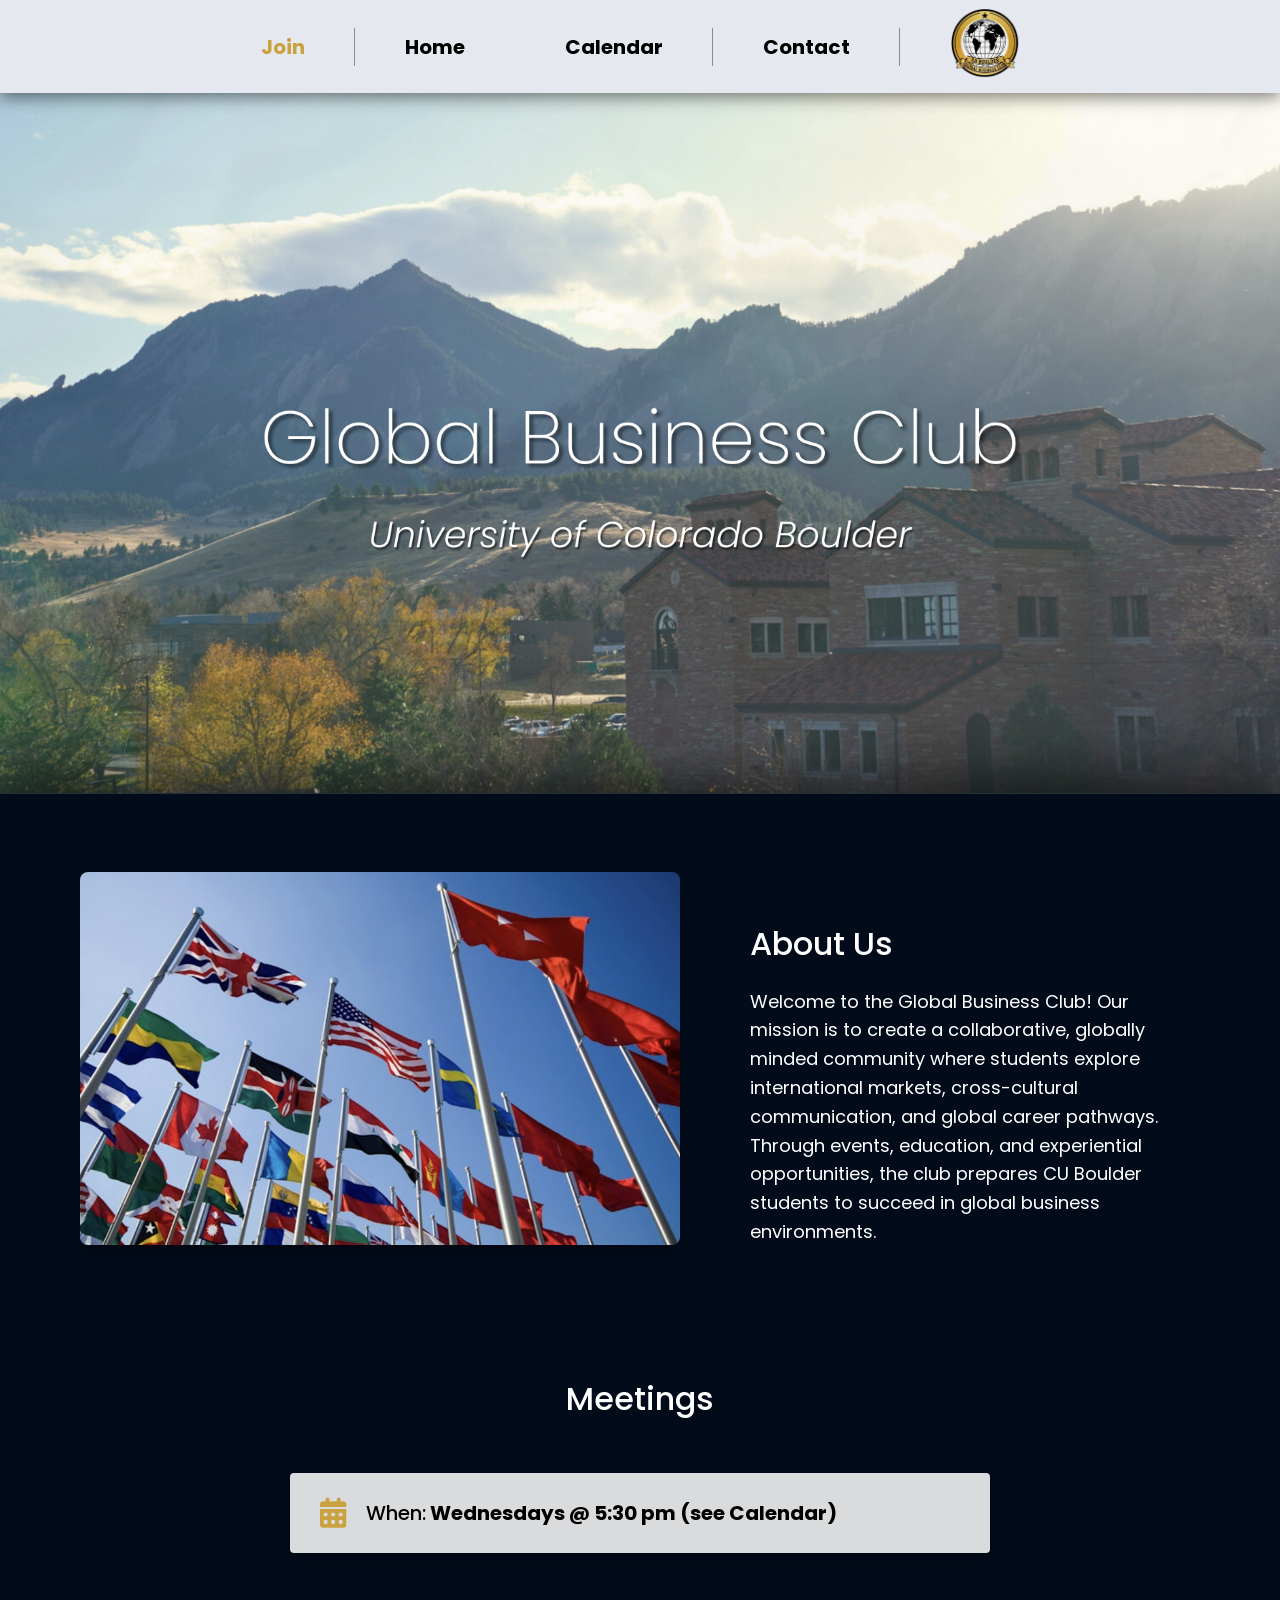
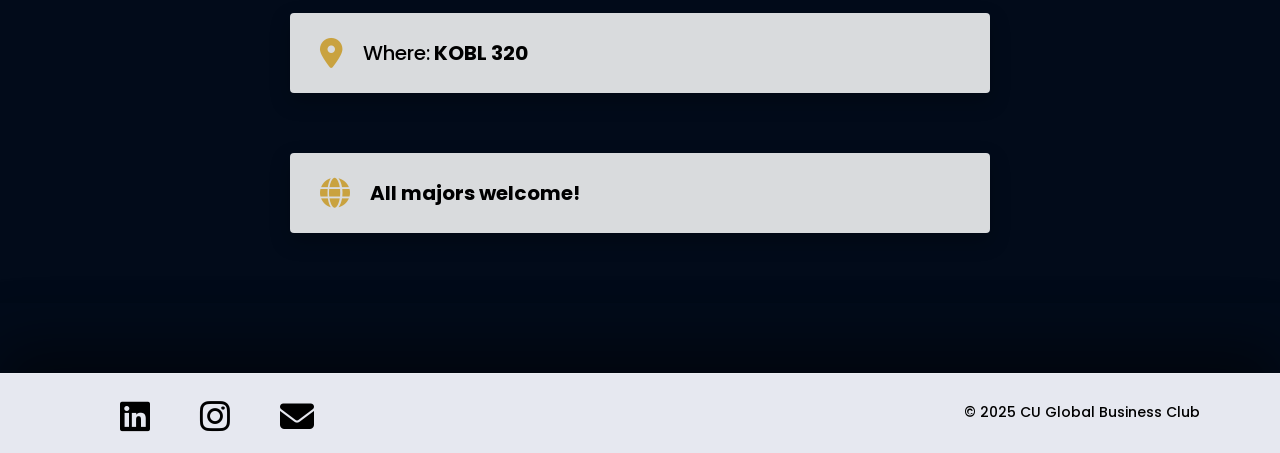
==== index.html @ a8c35239 "Update index.html" ====
<!DOCTYPE html>
<html lang="en">
<head>
  <meta charset="UTF-8" />
  <meta name="viewport" content="width=device-width, initial-scale=1.0" />
  <title>Global Business Club</title>
<!-- Google Fonts: Poppins Extra Light -->
<link href="https://fonts.googleapis.com/css2?family=Poppins:wght@200&display=swap" rel="stylesheet">

<link rel="icon" type="image/png" href="gbclogo.png">



  <style>
    body {
      margin: 0;
  font-family: 'Poppins', sans-serif;
  font-weight: 400; /* light */
background-color: #020b1a; /* navy blue so no white shows */
  padding: 0;
}

    /* NAV BAR */
   .navbar {
  background-color: #e6e8f0; /* white */
  padding: 8px 0;       /* enough padding for dropdown to clear? */
  overflow: visible;     /* IMPORTANT: allows dropdown to show outside nav */
  position: sticky;    
  top: 0; 
 z-index: 9999;
box-shadow: 0 4px 16px rgba(0, 0, 0, 0.5);
}


.navbar-items {
  list-style: none;
  margin: 0;
  padding: 0;
  display: flex;                 /* horizontal row */
  justify-content: center;       /* centers the row */
  align-items: center;           /* vertical alignment */
  gap: 100px;                     /* space between tabs + logo */
}

.navbar-items li {
  position: relative;
}

.navbar-items a {
  text-decoration: none;
  font-weight: 700;
  font-size: 20px;
  color: black;
/* Smooth hover transitions for all nav links */
  transition: opacity 0.2s ease, color 0.2s ease;
font-family: 'Poppins', sans-serif;

}

.navbar-items a.join {
  color: #c9a23f;
}

.navbar-items > li:hover > a {
  opacity: 0.65;
}

/* Vertical dividers between navbar items */
.navbar-items li:not(:last-child):not(.no-divider)::after {
  content: "";
  position: absolute;
  right: -50px;              /* half of gap (100px / 2) */
  top: 50%;
  transform: translateY(-50%);
  height: 38px;
  width: 1px;
  background-color: rgba(0, 0, 0, 0.4);
}


/* Dropdown menus */
.dropdown {
  display: none;
  position: absolute;
  top: 100%;
  left: 50%;
transform: translateX(-50%);
  background-color: #e6e8f0;
  min-width: 120px;
  box-shadow: 0 4px 8px rgba(0,0,0,0.1);
z-index: 10000;
pointer-events: auto;
}

.dropdown a {
  display: block;
  padding: 10px;
  font-size: 13px;
  color: black;
width: 100%;
box-sizing: border-box;
text-align: center;
  transition: color 0.2s ease, background-color 0.2s ease;
font-family: 'Poppins', sans-serif;
}

.dropdown a:hover {
color: #000000;       
background-color: #f5f7fa;
}

.navbar-items li:hover .dropdown {
  display: block;
}

/* Logo */
.navbar-items li.logo img {
  max-width: 70px;
  height: auto;
}

    /* HERO SECTION */
    .hero {
      position: relative;
      background-image: url('herogbc.png'); /* replace with your image */
      background-size: cover;
      background-position: center;
      display: flex;
min-height: 700px;
width: 100%
      align-items: center;
      justify-content: center;
margin: 0;
  padding: 0;
    }

    /* ABOUT US SECTION */
    .about-section {
  background-color: #020b1a; /* dark navy */
  padding: 60px 80px;
display: flex;
justify-content: center; 
  align-items: flex-start;
position: relative;
  z-index: 2;
overflow: visible;
 margin: 0;
  box-shadow: 0 -18px 40px rgba(0, 0, 0, 0.5);
}


    .about-text h2 {
      font-size: 32px;
color: white;
      margin-bottom: 20px;
font-family: 'Poppins', sans-serif;
  font-weight: 500;
padding-top: 40px;
padding-left: 30px;

    }

    .about-text p {
      font-size: 18px;
      line-height: 1.6;
color: white;
font-family: 'Poppins', sans-serif;
  font-weight: 400
max-width: 400px;
flex: 1;
padding-left: 30px;

    }
.about-container {
  display: flex;
  align-items: center;
  gap: 40px;
  max-width: 1800px;
  margin: auto;
}

.about-image {
  flex: 3;        /* image dominates */
min-width: 600px;
}

.about-image img {
  width: 100%;
  height: auto;
  max-width: none;
  display: block;
border-radius: 8px; 
box-shadow: 0 8px 20px rgba(0,0,0,0.3);
 transition: transform 0.4s ease; 
}

.about-image img:hover {
  transform: scale(1.05); 
}

.about-section::before {
  content: "";
  position: absolute;
  top: 0;
  left: 0;
  width: 100%;
  height: 1px;
  background: rgba(255, 255, 255, 0.15);
}


.meetings-section {
  background-color: #020b1a; /* dark navy */
  padding-right: 80px;
padding-left: 80px;
position: relative;
  z-index: 1;
overflow: hidden;
 margin-bottom: 40px;
}

.meetings-section::after {
  content: "";
  position: absolute;
  bottom: 0;
  left: 0;
  width: 100%;
  height: 30px;
  box-shadow: 0 10px 30px rgba(0,0,0,0.35);
  pointer-events: none;
}

.meetings-title {
  color: white;
  font-size: 32px;
  font-weight: 500;
  text-align: center;
  margin-bottom: 50px;
margin-top: 50px;
}

.meetings-cards {
  max-width: 700px;
  margin: auto;
  display: flex;
  flex-direction: column;
  gap: 60px;
padding-bottom: 100px;
}

.meeting-card {
  background-color: rgba(255, 255, 255, 0.85); /* transparent white */
  padding: 25px 30px;
  display: flex;
  align-items: center;
  gap: 20px;
border-radius: 4px;
box-shadow: 0 8px 20px rgba(0,0,0,0.25);
  transition: transform 0.3s ease, box-shadow 0.25s ease;
}

.meeting-card p {
  margin: 0;
  font-size: 20px;
 font-weight: 500;
  color: black;
}

.meeting-icon {
  font-size: 30px;
  color: #c9a23f; /* gold */
}

.meeting-card:hover {
  transition: transform 0.3s ease;
transform: translateY(-6px);
  box-shadow: 0 14px 35px rgba(0,0,0,0.35);

}

.footer {
  background-color: #e6e8f0; /* white */
  color: black;
  padding: 40px 80px;
  display: flex;
  gap: 60px;
  align-items: center;
   box-shadow: 0 -25px 60px rgba(0, 0, 0, 0.5);
z-index: 2;
position: relative;
}

.footer-left {
  display: flex;
  gap: 50px;
 position: absolute;
  left: 120px;                 /* moves icons toward center */
  bottom: 10px;  
}

.footer-left a {
  color: black;
  font-size: 34px;
  transition: opacity 0.2s ease;
 cursor: pointer;
}

.footer-left a:hover {
  opacity: 0.65;
}

.footer-icons a:hover {
  opacity: 0.7;
}


.footer-right {
  position: absolute;
  right: 80px;
  bottom: 30px;

  font-size: 14px;
  font-weight: 500;
}


.fade-up {
  opacity: 0;
  transform: translateY(30px);
  transition: opacity 0.8s ease, transform 0.8s ease;
}

.fade-up.show {
  opacity: 1;
  transform: translateY(0);
}

footer::before {
  content: "";
  position: absolute;
  top: 0;
  left: 0;
  width: 100%;
  height: 1px;
  background: rgba(255, 255, 255, 0.2);
}


@media (max-width: 768px) {
  .navbar-items {
    flex-wrap: wrap;
    gap: 20px;
  }

  .navbar-items li:not(.logo)::after {
    display: none;
  }

  .navbar-items a {
    font-size: 16px;
  }

  .navbar-items li.logo img {
    max-width: 55px;
  }

  .dropdown {
    min-width: 140px;
  }

.hero {
    background-position: center top;
background-size: contain;
    background-repeat: no-repeat;
height: auto;
    padding-top: 56.25%; /* controls image height */
    min-height: unset;
margin-bottom: 0;
  padding-bottom: 0;

  }

.about-container {
    flex-direction: column;
    text-align: center;
  }

  .about-image {
    min-width: unset;
    width: 100%;
margin-top: 0;
  }

  .about-image img {
    width: 100%;
    max-width: 100%;
  }

  .about-text h2,
  .about-text p {
    padding-left: 0;
  }

  .about-text p {
    max-width: 100%;

  }
 .meetings-cards {
    padding-bottom: 40px;
  }

  .meeting-card {
    flex-direction: row;
    padding: 20px;
  }

  .meeting-card p {
    font-size: 16px;
  }

.footer {
    flex-direction: column;
    padding: 30px 20px;
  }

  .footer-left {
    position: static;
    margin-bottom: 20px;
  }

  .footer-right {
    position: static;
    text-align: center;
  }

}


  </style>
<link rel="stylesheet" href="https://cdnjs.cloudflare.com/ajax/libs/font-awesome/6.5.0/css/all.min.css">


</head>

<body>

  <!-- NAV BAR -->
  <nav class="navbar">
  <ul class="navbar-items">
    <li>
  <a href="#" class="join">Join</a>
  <div class="dropdown">
    <a href="https://forms.gle/CNwmhtr8vVwqtjd76" target="_blank">Join Here</a>
  </div>
</li>
<li class="no-divider">
<a href="#">Home</a>
</li>
    <li>
      <a href="calendar.html">Calendar</a>
          </li>
    <li>
      <a href="#" onclick="return false;">Contact</a>
      <div class="dropdown">
        <a href="contact-us.html">Contact Us</a>
        <a href="exec-board.html">Executive Board</a>
      </div>
    </li>
    <li class="logo">
      <img src="gbclogo.png" alt="Global Business Club Logo">
    </li>
  </ul>
</nav>


  <!-- HERO SECTION -->
  <section class="hero">
  <!-- no text overlay -->
</section>

  <!-- ABOUT US / HOME CONTENT -->
<section class="about-section">
  <div class="about-container">
    <div class="about-image" data-aos="fade-up" data-aos-delay="150">
      <img src="aboutimage.png" alt="About Us Image">
    </div>
    <div class="about-text" data-aos="fade-up">
      <h2>About Us</h2>
      <p>
        Welcome to the Global Business Club! Our mission is to create a collaborative, globally minded community where students explore international markets, cross-cultural communication, and global career pathways. Through events, education, and experiential opportunities, the club prepares CU Boulder students to succeed in global business environments.
      </p>
    </div>
  </div>
</section>

<section class="meetings-section">

 <h2 class="meetings-title" data-aos="fade-up">Meetings</h2>

  <div class="meetings-cards">

    <div class="meeting-card" data-aos="fade-up" data-aos-delay="100">
      <i class="fa-solid fa-calendar-days meeting-icon"></i>
      <p>When:<strong> Wednesdays @ 5:30 pm (see Calendar)</strong></p>
    </div>

    <div class="meeting-card" data-aos="fade-up" data-aos-delay="100">
      <i class="fa-solid fa-location-dot meeting-icon"></i>
      <p>Where:<strong> KOBL 320</strong></p>
    </div>

    <div class="meeting-card" data-aos="fade-up" data-aos-delay="100">
      <i class="fa-solid fa-globe meeting-icon"></i>
      <p><strong>All majors welcome!</strong></p>
    </div>

  </div>

</section>



<footer class="footer">
  <div class="footer-left">
    <a href="https://www.linkedin.com/company/global-business-club-cu-boulder/posts/?feedView=all" target="_blank">
      <i class="fa-brands fa-linkedin"></i>
    </a>

    <a href="https://www.instagram.com/globalbusinesscu/" target="_blank">
      <i class="fa-brands fa-instagram"></i>
    </a>

    <a href="mailto:global.business@colorado.edu">
      <i class="fa-solid fa-envelope"></i>
    </a>
  </div>

  <div class="footer-right">
    © 2025 CU Global Business Club
  </div>
</footer>

<script>
  const faders = document.querySelectorAll('.fade-up');
  const observer = new IntersectionObserver(entries => {
    entries.forEach(entry => {
      if (entry.isIntersecting) {
        entry.target.classList.add('show');
      }
    });
  }, { threshold: 0.2 });

  faders.forEach(el => observer.observe(el));
</script>


</body>
</html>
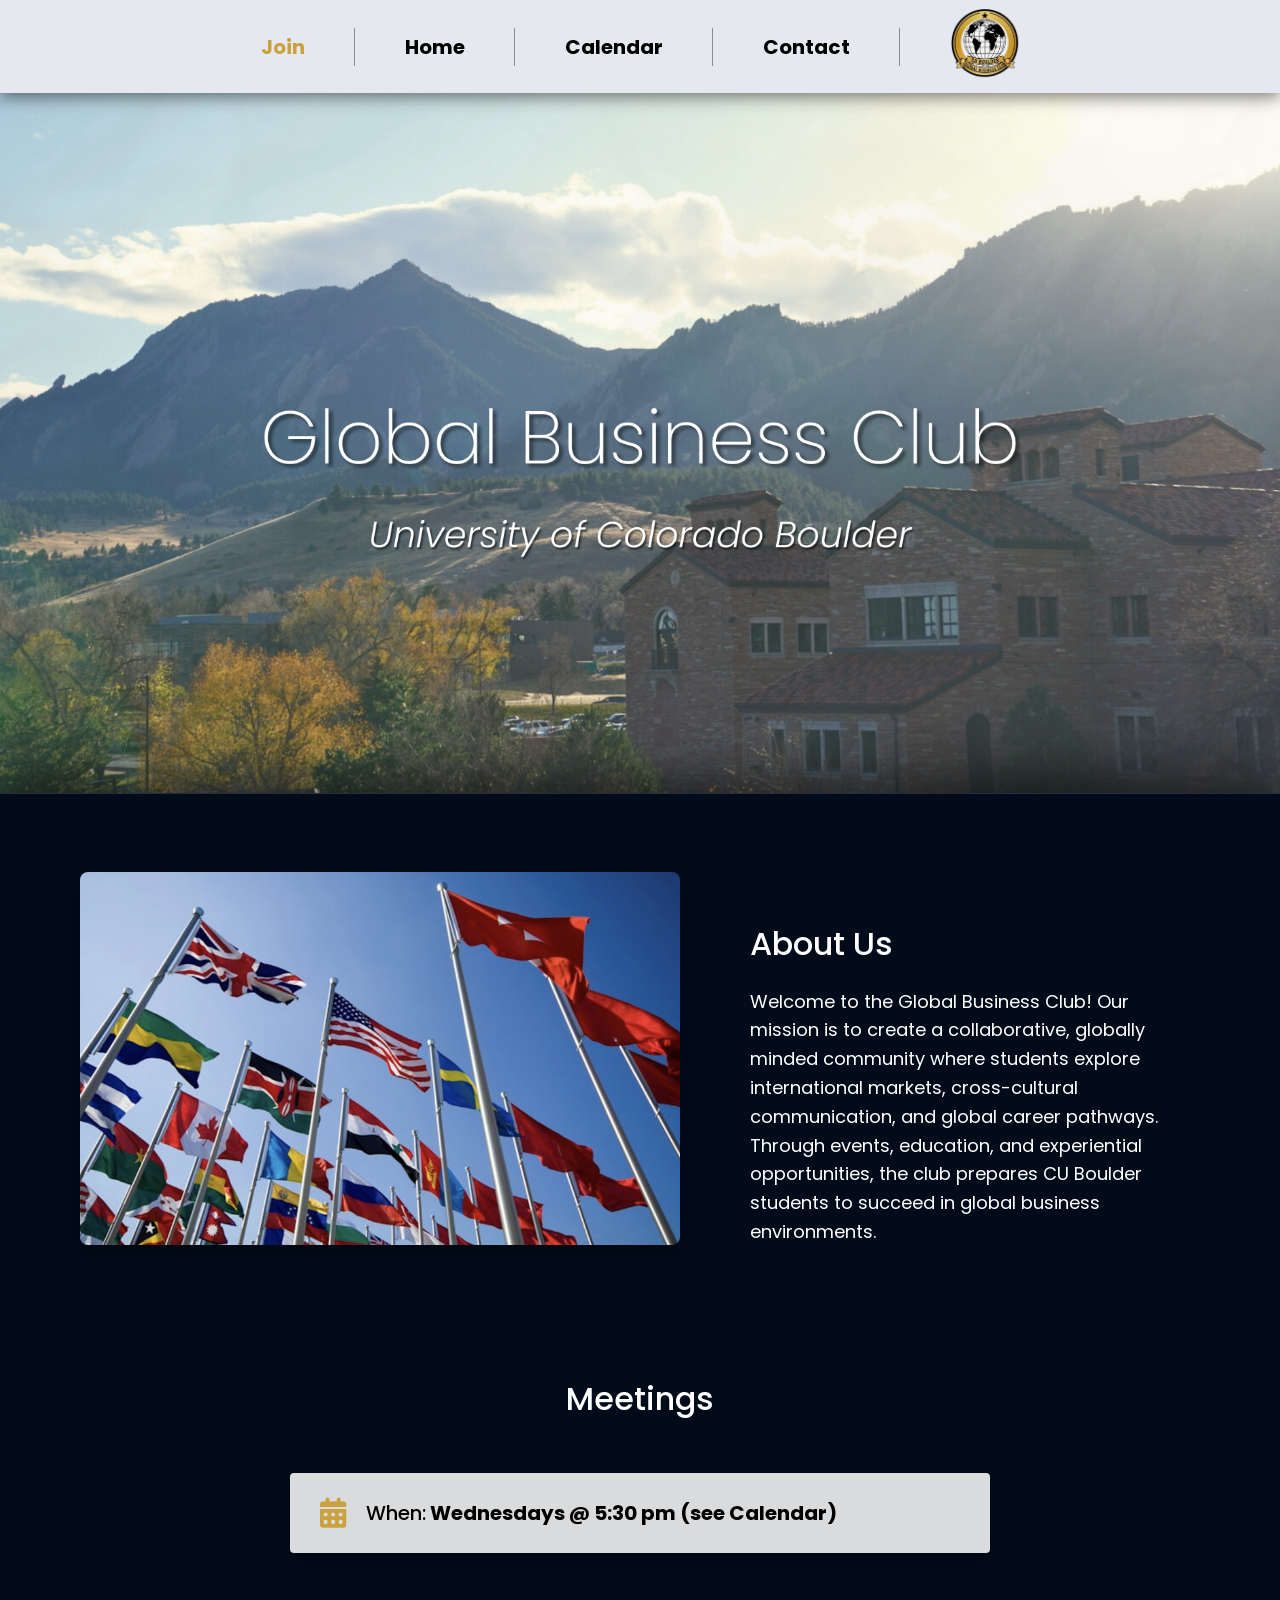
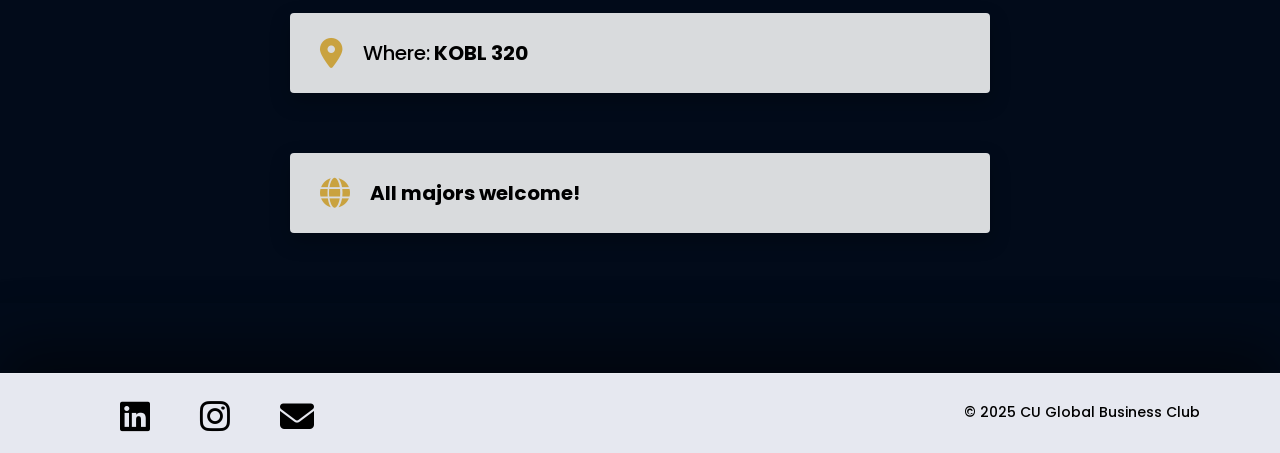
==== commit b1286eae: "Update index.html" ====
--- a/index.html
+++ b/index.html
@@ -68,7 +68,7 @@
 }
 
 /* Vertical dividers between navbar items */
-.navbar-items li:not(:last-child):not(.no-divider)::after {
+.navbar-items li:not(:last-child)::after {
   content: "";
   position: absolute;
   right: -50px;              /* half of gap (100px / 2) */
@@ -455,7 +455,7 @@
     <a href="https://forms.gle/CNwmhtr8vVwqtjd76" target="_blank">Join Here</a>
   </div>
 </li>
-<li class="no-divider">
+<li>
 <a href="#">Home</a>
 </li>
     <li>
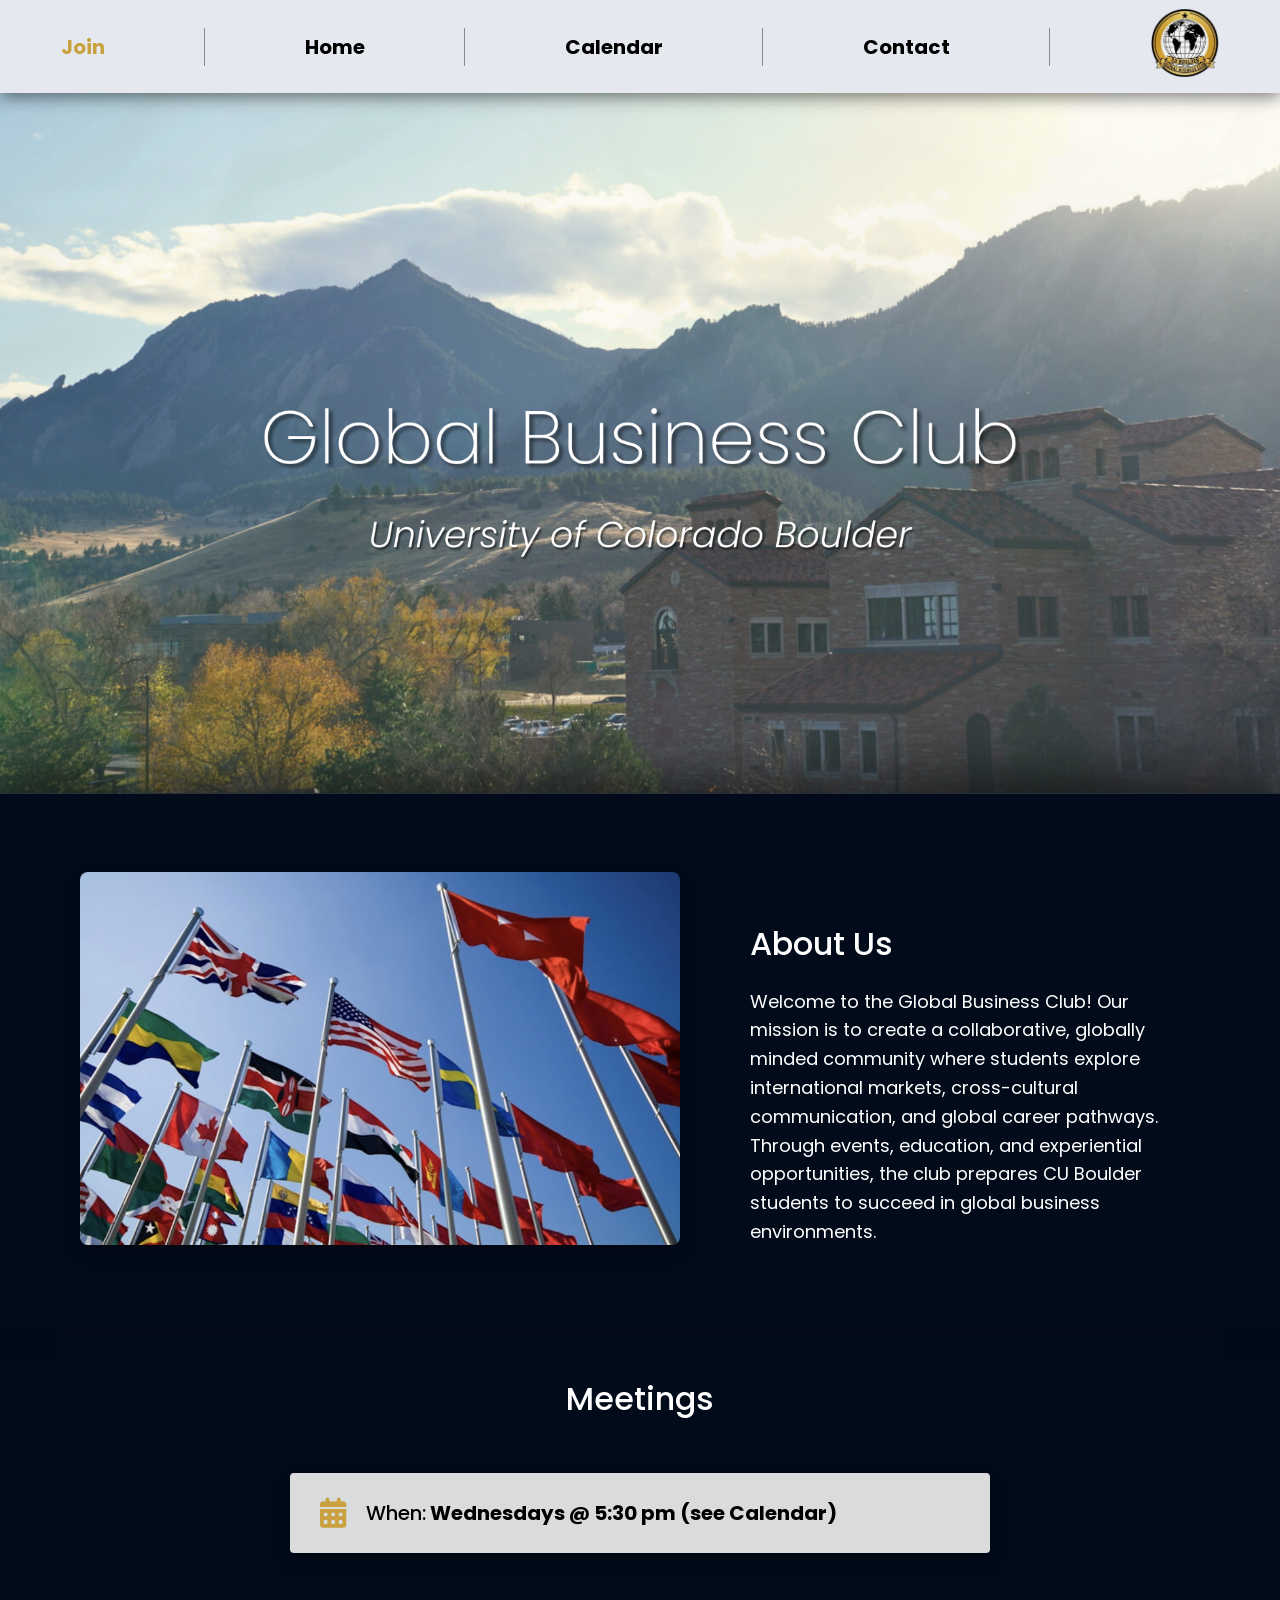
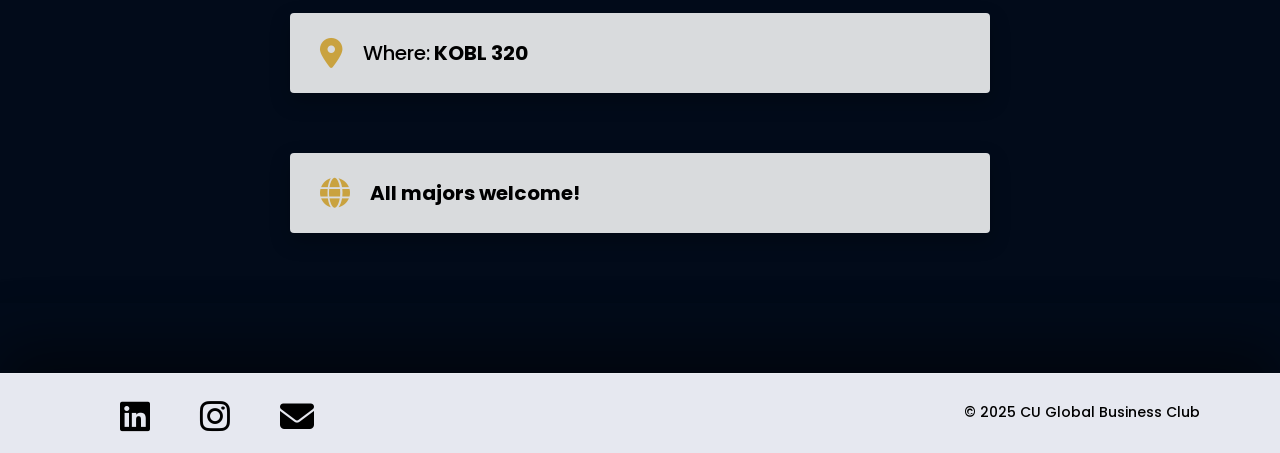
==== commit 7c011e1a: "Update index.html" ====
--- a/index.html
+++ b/index.html
@@ -68,7 +68,7 @@
 }
 
 /* Vertical dividers between navbar items */
-.navbar-items li:not(:last-child)::after {
+.navbar-items li:not(.logo)::after {
   content: "";
   position: absolute;
   right: -50px;              /* half of gap (100px / 2) */
@@ -77,6 +77,10 @@
   height: 38px;
   width: 1px;
   background-color: rgba(0, 0, 0, 0.4);
+}
+
+.navbar-items li {
+  padding: 0 50px;
 }
 
 
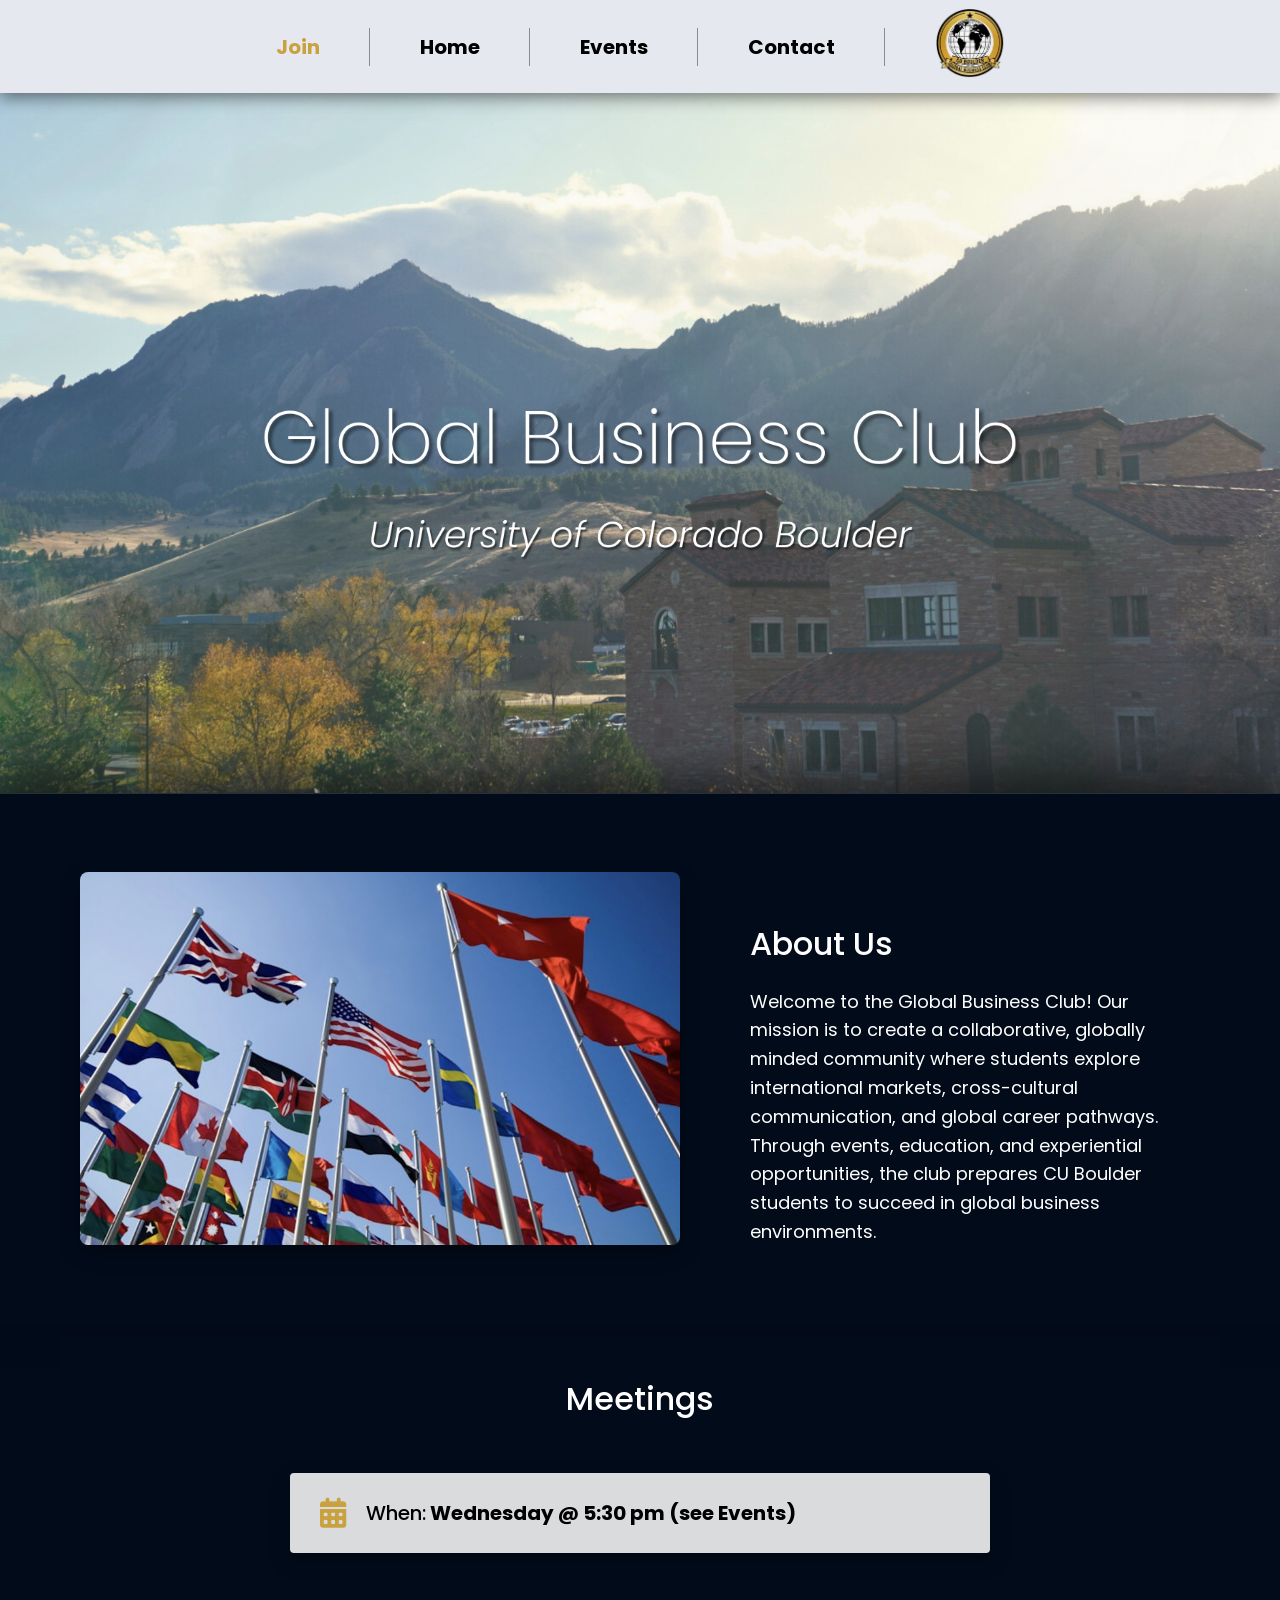
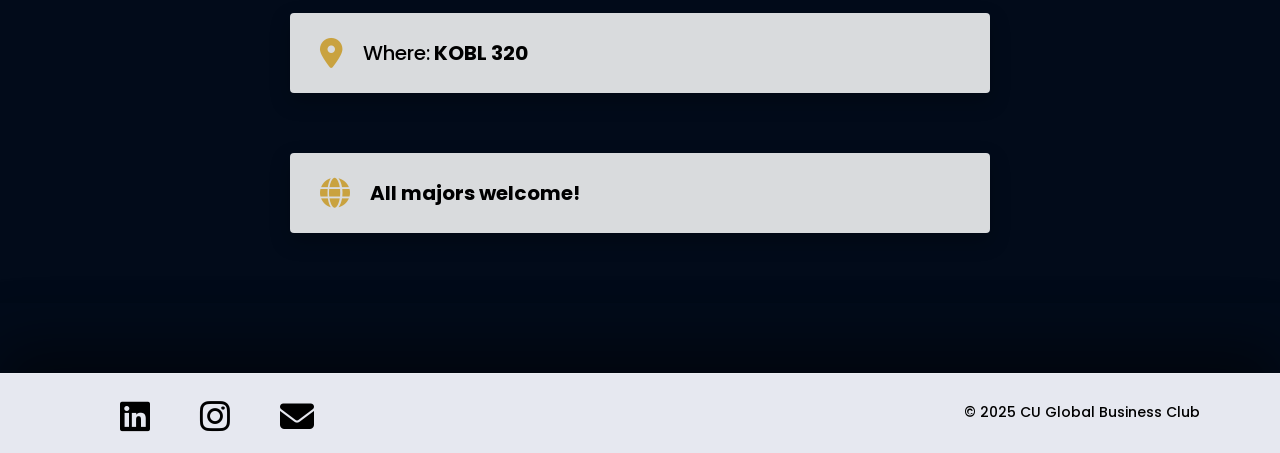
==== commit aa4d2e48: "Update index.html" ====
--- a/index.html
+++ b/index.html
@@ -68,7 +68,7 @@
 }
 
 /* Vertical dividers between navbar items */
-.navbar-items li:not(.logo)::after {
+.navbar-items li:not(:last-child)::after {
   content: "";
   position: absolute;
   right: -50px;              /* half of gap (100px / 2) */
@@ -77,10 +77,6 @@
   height: 38px;
   width: 1px;
   background-color: rgba(0, 0, 0, 0.4);
-}
-
-.navbar-items li {
-  padding: 0 50px;
 }
 
 
@@ -463,7 +459,12 @@
 <a href="#">Home</a>
 </li>
     <li>
-      <a href="calendar.html">Calendar</a>
+
+     <a href="#">Events</a>      
+      <div class="dropdown">
+        <a href="calendar.html">Calendar</a>
+      </div>
+
           </li>
     <li>
       <a href="#" onclick="return false;">Contact</a>
@@ -507,7 +508,7 @@
 
     <div class="meeting-card" data-aos="fade-up" data-aos-delay="100">
       <i class="fa-solid fa-calendar-days meeting-icon"></i>
-      <p>When:<strong> Wednesdays @ 5:30 pm (see Calendar)</strong></p>
+      <p>When:<strong> Wednesday @ 5:30 pm (see Events)</strong></p>
     </div>
 
     <div class="meeting-card" data-aos="fade-up" data-aos-delay="100">
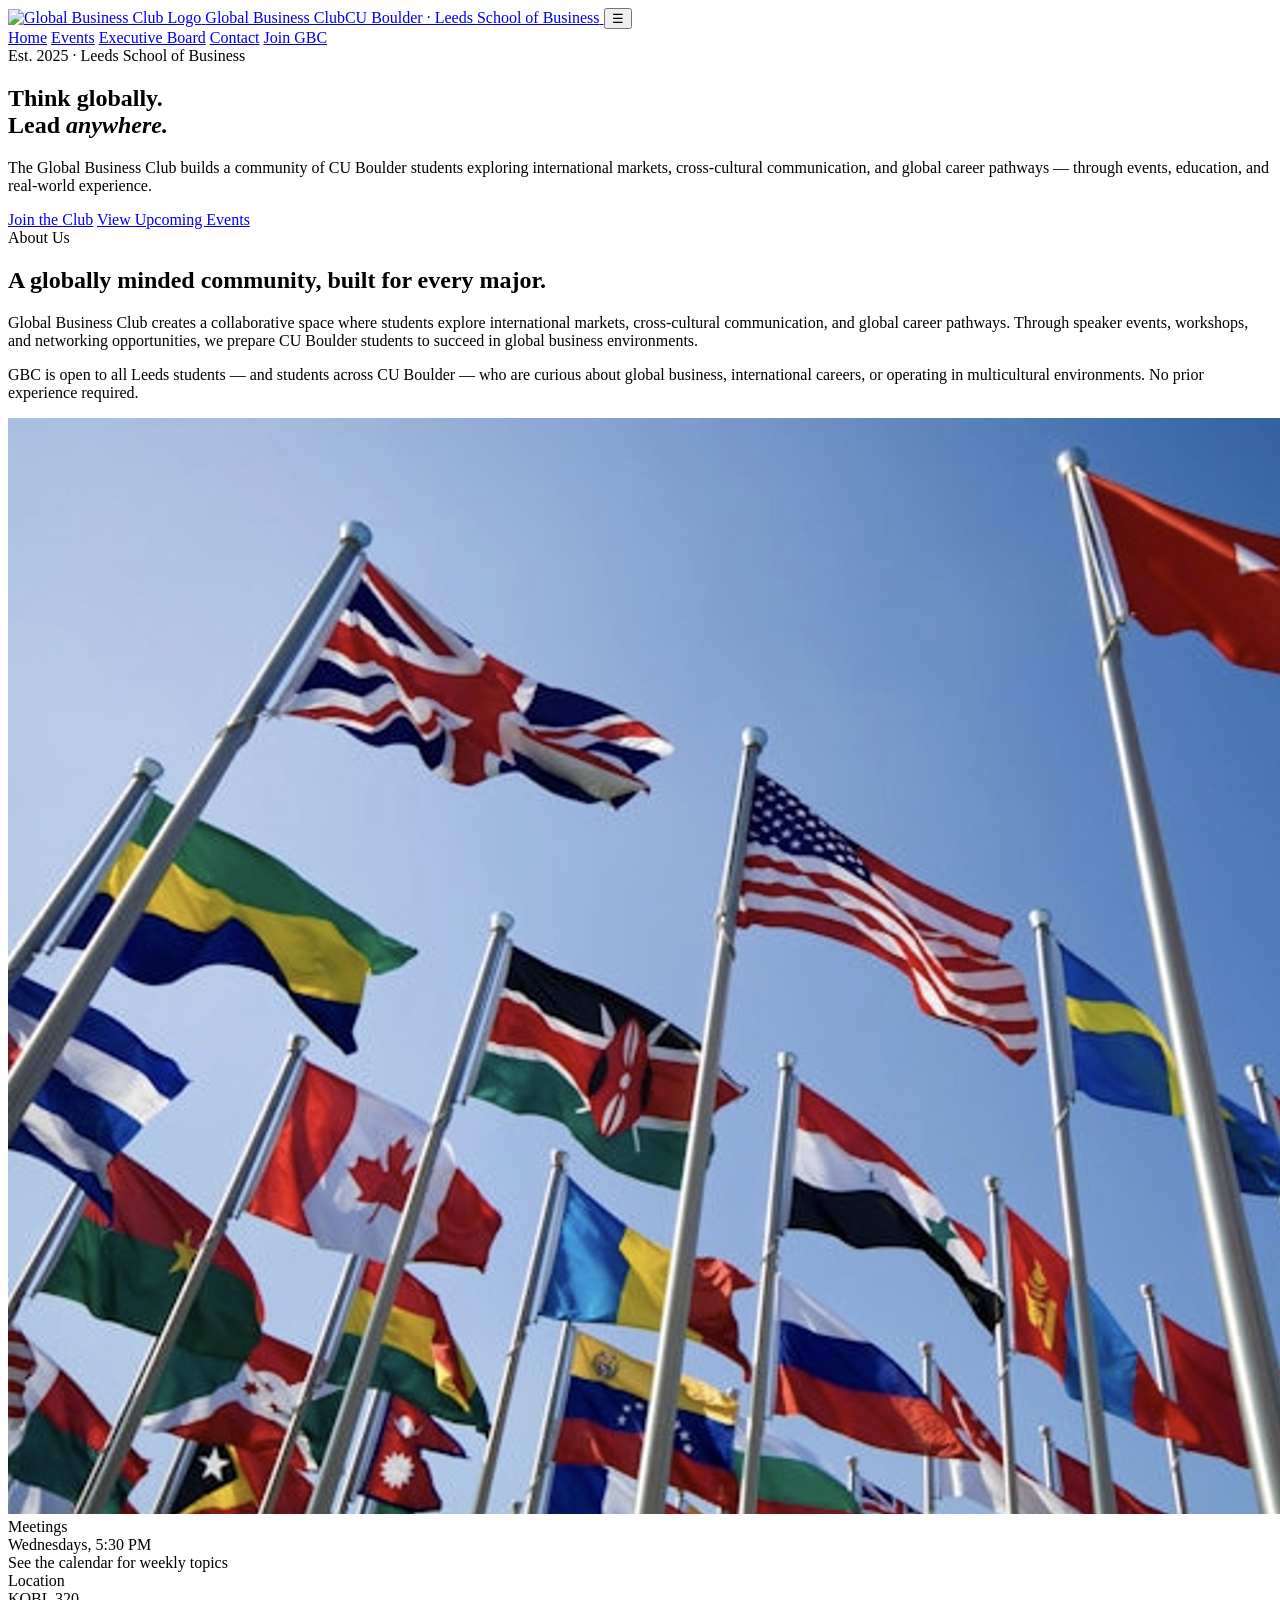
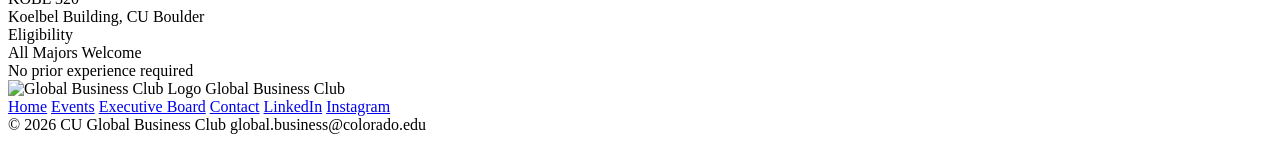
==== commit 16fc378b: "Update index.html" ====
--- a/index.html
+++ b/index.html
@@ -1,567 +1,105 @@
-
-
 <!DOCTYPE html>
 <html lang="en">
 <head>
-  <meta charset="UTF-8" />
-  <meta name="viewport" content="width=device-width, initial-scale=1.0" />
-  <title>Global Business Club</title>
-<!-- Google Fonts: Poppins Extra Light -->
-<link href="https://fonts.googleapis.com/css2?family=Poppins:wght@200&display=swap" rel="stylesheet">
-
-<link rel="icon" type="image/png" href="gbclogo.png">
-
-
-
-  <style>
-    body {
-      margin: 0;
-  font-family: 'Poppins', sans-serif;
-  font-weight: 400; /* light */
-background-color: #020b1a; /* navy blue so no white shows */
-  padding: 0;
-}
-
-    /* NAV BAR */
-   .navbar {
-  background-color: #e6e8f0; /* white */
-  padding: 8px 0;       /* enough padding for dropdown to clear? */
-  overflow: visible;     /* IMPORTANT: allows dropdown to show outside nav */
-  position: sticky;    
-  top: 0; 
- z-index: 9999;
-box-shadow: 0 4px 16px rgba(0, 0, 0, 0.5);
-}
-
-
-.navbar-items {
-  list-style: none;
-  margin: 0;
-  padding: 0;
-  display: flex;                 /* horizontal row */
-  justify-content: center;       /* centers the row */
-  align-items: center;           /* vertical alignment */
-  gap: 100px;                     /* space between tabs + logo */
-}
-
-.navbar-items li {
-  position: relative;
-}
-
-.navbar-items a {
-  text-decoration: none;
-  font-weight: 700;
-  font-size: 20px;
-  color: black;
-/* Smooth hover transitions for all nav links */
-  transition: opacity 0.2s ease, color 0.2s ease;
-font-family: 'Poppins', sans-serif;
-
-}
-
-.navbar-items a.join {
-  color: #c9a23f;
-}
-
-.navbar-items > li:hover > a {
-  opacity: 0.65;
-}
-
-/* Vertical dividers between navbar items */
-.navbar-items li:not(:last-child)::after {
-  content: "";
-  position: absolute;
-  right: -50px;              /* half of gap (100px / 2) */
-  top: 50%;
-  transform: translateY(-50%);
-  height: 38px;
-  width: 1px;
-  background-color: rgba(0, 0, 0, 0.4);
-}
-
-
-/* Dropdown menus */
-.dropdown {
-  display: none;
-  position: absolute;
-  top: 100%;
-  left: 50%;
-transform: translateX(-50%);
-  background-color: #e6e8f0;
-  min-width: 120px;
-  box-shadow: 0 4px 8px rgba(0,0,0,0.1);
-z-index: 10000;
-pointer-events: auto;
-}
-
-.dropdown a {
-  display: block;
-  padding: 10px;
-  font-size: 13px;
-  color: black;
-width: 100%;
-box-sizing: border-box;
-text-align: center;
-  transition: color 0.2s ease, background-color 0.2s ease;
-font-family: 'Poppins', sans-serif;
-}
-
-.dropdown a:hover {
-color: #000000;       
-background-color: #f5f7fa;
-}
-
-.navbar-items li:hover .dropdown {
-  display: block;
-}
-
-/* Logo */
-.navbar-items li.logo img {
-  max-width: 70px;
-  height: auto;
-}
-
-    /* HERO SECTION */
-    .hero {
-      position: relative;
-      background-image: url('herogbc.png'); /* replace with your image */
-      background-size: cover;
-      background-position: center;
-      display: flex;
-min-height: 700px;
-width: 100%
-      align-items: center;
-      justify-content: center;
-margin: 0;
-  padding: 0;
-    }
-
-    /* ABOUT US SECTION */
-    .about-section {
-  background-color: #020b1a; /* dark navy */
-  padding: 60px 80px;
-display: flex;
-justify-content: center; 
-  align-items: flex-start;
-position: relative;
-  z-index: 2;
-overflow: visible;
- margin: 0;
-  box-shadow: 0 -18px 40px rgba(0, 0, 0, 0.5);
-}
-
-
-    .about-text h2 {
-      font-size: 32px;
-color: white;
-      margin-bottom: 20px;
-font-family: 'Poppins', sans-serif;
-  font-weight: 500;
-padding-top: 40px;
-padding-left: 30px;
-
-    }
-
-    .about-text p {
-      font-size: 18px;
-      line-height: 1.6;
-color: white;
-font-family: 'Poppins', sans-serif;
-  font-weight: 400
-max-width: 400px;
-flex: 1;
-padding-left: 30px;
-
-    }
-.about-container {
-  display: flex;
-  align-items: center;
-  gap: 40px;
-  max-width: 1800px;
-  margin: auto;
-}
-
-.about-image {
-  flex: 3;        /* image dominates */
-min-width: 600px;
-}
-
-.about-image img {
-  width: 100%;
-  height: auto;
-  max-width: none;
-  display: block;
-border-radius: 8px; 
-box-shadow: 0 8px 20px rgba(0,0,0,0.3);
- transition: transform 0.4s ease; 
-}
-
-.about-image img:hover {
-  transform: scale(1.05); 
-}
-
-.about-section::before {
-  content: "";
-  position: absolute;
-  top: 0;
-  left: 0;
-  width: 100%;
-  height: 1px;
-  background: rgba(255, 255, 255, 0.15);
-}
-
-
-.meetings-section {
-  background-color: #020b1a; /* dark navy */
-  padding-right: 80px;
-padding-left: 80px;
-position: relative;
-  z-index: 1;
-overflow: hidden;
- margin-bottom: 40px;
-}
-
-.meetings-section::after {
-  content: "";
-  position: absolute;
-  bottom: 0;
-  left: 0;
-  width: 100%;
-  height: 30px;
-  box-shadow: 0 10px 30px rgba(0,0,0,0.35);
-  pointer-events: none;
-}
-
-.meetings-title {
-  color: white;
-  font-size: 32px;
-  font-weight: 500;
-  text-align: center;
-  margin-bottom: 50px;
-margin-top: 50px;
-}
-
-.meetings-cards {
-  max-width: 700px;
-  margin: auto;
-  display: flex;
-  flex-direction: column;
-  gap: 60px;
-padding-bottom: 100px;
-}
-
-.meeting-card {
-  background-color: rgba(255, 255, 255, 0.85); /* transparent white */
-  padding: 25px 30px;
-  display: flex;
-  align-items: center;
-  gap: 20px;
-border-radius: 4px;
-box-shadow: 0 8px 20px rgba(0,0,0,0.25);
-  transition: transform 0.3s ease, box-shadow 0.25s ease;
-}
-
-.meeting-card p {
-  margin: 0;
-  font-size: 20px;
- font-weight: 500;
-  color: black;
-}
-
-.meeting-icon {
-  font-size: 30px;
-  color: #c9a23f; /* gold */
-}
-
-.meeting-card:hover {
-  transition: transform 0.3s ease;
-transform: translateY(-6px);
-  box-shadow: 0 14px 35px rgba(0,0,0,0.35);
-
-}
-
-.footer {
-  background-color: #e6e8f0; /* white */
-  color: black;
-  padding: 40px 80px;
-  display: flex;
-  gap: 60px;
-  align-items: center;
-   box-shadow: 0 -25px 60px rgba(0, 0, 0, 0.5);
-z-index: 2;
-position: relative;
-}
-
-.footer-left {
-  display: flex;
-  gap: 50px;
- position: absolute;
-  left: 120px;                 /* moves icons toward center */
-  bottom: 10px;  
-}
-
-.footer-left a {
-  color: black;
-  font-size: 34px;
-  transition: opacity 0.2s ease;
- cursor: pointer;
-}
-
-.footer-left a:hover {
-  opacity: 0.65;
-}
-
-.footer-icons a:hover {
-  opacity: 0.7;
-}
-
-
-.footer-right {
-  position: absolute;
-  right: 80px;
-  bottom: 30px;
-
-  font-size: 14px;
-  font-weight: 500;
-}
-
-
-.fade-up {
-  opacity: 0;
-  transform: translateY(30px);
-  transition: opacity 0.8s ease, transform 0.8s ease;
-}
-
-.fade-up.show {
-  opacity: 1;
-  transform: translateY(0);
-}
-
-footer::before {
-  content: "";
-  position: absolute;
-  top: 0;
-  left: 0;
-  width: 100%;
-  height: 1px;
-  background: rgba(255, 255, 255, 0.2);
-}
-
-
-@media (max-width: 768px) {
-  .navbar-items {
-    flex-wrap: wrap;
-    gap: 20px;
-  }
-
-  .navbar-items li:not(.logo)::after {
-    display: none;
-  }
-
-  .navbar-items a {
-    font-size: 16px;
-  }
-
-  .navbar-items li.logo img {
-    max-width: 55px;
-  }
-
-  .dropdown {
-    min-width: 140px;
-  }
-
-.hero {
-    background-position: center top;
-background-size: contain;
-    background-repeat: no-repeat;
-height: auto;
-    padding-top: 56.25%; /* controls image height */
-    min-height: unset;
-margin-bottom: 0;
-  padding-bottom: 0;
-
-  }
-
-.about-container {
-    flex-direction: column;
-    text-align: center;
-  }
-
-  .about-image {
-    min-width: unset;
-    width: 100%;
-margin-top: 0;
-  }
-
-  .about-image img {
-    width: 100%;
-    max-width: 100%;
-  }
-
-  .about-text h2,
-  .about-text p {
-    padding-left: 0;
-  }
-
-  .about-text p {
-    max-width: 100%;
-
-  }
- .meetings-cards {
-    padding-bottom: 40px;
-  }
-
-  .meeting-card {
-    flex-direction: row;
-    padding: 20px;
-  }
-
-  .meeting-card p {
-    font-size: 16px;
-  }
-
-.footer {
-    flex-direction: column;
-    padding: 30px 20px;
-  }
-
-  .footer-left {
-    position: static;
-    margin-bottom: 20px;
-  }
-
-  .footer-right {
-    position: static;
-    text-align: center;
-  }
-
-}
-
-
-  </style>
-<link rel="stylesheet" href="https://cdnjs.cloudflare.com/ajax/libs/font-awesome/6.5.0/css/all.min.css">
-
-
+<meta charset="UTF-8">
+<meta name="viewport" content="width=device-width, initial-scale=1.0">
+<title>Global Business Club | CU Boulder</title>
+<link rel="stylesheet" href="styles.css">
 </head>
-
 <body>
 
-  <!-- NAV BAR -->
-  <nav class="navbar">
-  <ul class="navbar-items">
-    <li>
-  <a href="#" class="join">Join</a>
-  <div class="dropdown">
-    <a href="https://forms.gle/CNwmhtr8vVwqtjd76" target="_blank">Join Here</a>
-  </div>
-</li>
-<li>
-<a href="#">Home</a>
-</li>
-    <li>
+<header class="site-header">
+  <nav class="nav">
+    <a href="index.html" class="nav-brand">
+      <img src="images/gbc-logo.png" alt="Global Business Club Logo">
+      <span class="nav-brand-text">Global Business Club<span>CU Boulder · Leeds School of Business</span></span>
+    </a>
+    <button class="nav-toggle" aria-label="Toggle menu" onclick="document.querySelector('.nav-links').classList.toggle('open')">&#9776;</button>
+    <div class="nav-links">
+      <a href="index.html" class="current">Home</a>
+      <a href="calendar.html">Events</a>
+      <a href="exec-board.html">Executive Board</a>
+      <a href="contact-us.html">Contact</a>
+      <a href="https://forms.gle/CNwmhtr8vVwqtjd76" class="btn-join">Join GBC</a>
+    </div>
+  </nav>
+</header>
 
-     <a href="#">Events</a>      
-      <div class="dropdown">
-        <a href="calendar.html">Calendar</a>
+<section class="hero">
+  <div class="grid-texture"></div>
+  <div class="container">
+    <div class="hero-inner">
+      <div class="eyebrow">Est. 2025 · Leeds School of Business</div>
+      <h1>Think globally.<br>Lead <em>anywhere.</em></h1>
+      <p class="lede">The Global Business Club builds a community of CU Boulder students exploring international markets, cross-cultural communication, and global career pathways — through events, education, and real-world experience.</p>
+      <div class="hero-actions">
+        <a href="https://forms.gle/CNwmhtr8vVwqtjd76" class="btn-primary">Join the Club</a>
+        <a href="calendar.html" class="btn-secondary">View Upcoming Events</a>
       </div>
-
-          </li>
-    <li>
-      <a href="#" onclick="return false;">Contact</a>
-      <div class="dropdown">
-        <a href="contact-us.html">Contact Us</a>
-        <a href="exec-board.html">Executive Board</a>
-      </div>
-    </li>
-    <li class="logo">
-      <img src="gbclogo.png" alt="Global Business Club Logo">
-    </li>
-  </ul>
-</nav>
-
-
-  <!-- HERO SECTION -->
-  <section class="hero">
-  <!-- no text overlay -->
-</section>
-
-  <!-- ABOUT US / HOME CONTENT -->
-<section class="about-section">
-  <div class="about-container">
-    <div class="about-image" data-aos="fade-up" data-aos-delay="150">
-      <img src="aboutimage.png" alt="About Us Image">
-    </div>
-    <div class="about-text" data-aos="fade-up">
-      <h2>About Us</h2>
-      <p>
-        Welcome to the Global Business Club! Our mission is to create a collaborative, globally minded community where students explore international markets, cross-cultural communication, and global career pathways. Through events, education, and experiential opportunities, the club prepares CU Boulder students to succeed in global business environments.
-      </p>
     </div>
   </div>
 </section>
 
-<section class="meetings-section">
-
- <h2 class="meetings-title" data-aos="fade-up">Meetings</h2>
-
-  <div class="meetings-cards">
-
-    <div class="meeting-card" data-aos="fade-up" data-aos-delay="100">
-      <i class="fa-solid fa-calendar-days meeting-icon"></i>
-      <p>When:<strong> Wednesday @ 5:30 pm (see Events)</strong></p>
+<section id="about">
+  <div class="container">
+    <div class="two-col">
+      <div class="about-copy">
+        <div class="section-label">About Us</div>
+        <h2 class="section-title">A globally minded community, built for every major.</h2>
+        <p>Global Business Club creates a collaborative space where students explore international markets, cross-cultural communication, and global career pathways. Through speaker events, workshops, and networking opportunities, we prepare CU Boulder students to succeed in global business environments.</p>
+        <p>GBC is open to all Leeds students — and students across CU Boulder — who are curious about global business, international careers, or operating in multicultural environments. No prior experience required.</p>
+      </div>
+      <div class="about-media">
+        <img src="aboutimage.png" alt="Global Business Club members">
+      </div>
     </div>
-
-    <div class="meeting-card" data-aos="fade-up" data-aos-delay="100">
-      <i class="fa-solid fa-location-dot meeting-icon"></i>
-      <p>Where:<strong> KOBL 320</strong></p>
-    </div>
-
-    <div class="meeting-card" data-aos="fade-up" data-aos-delay="100">
-      <i class="fa-solid fa-globe meeting-icon"></i>
-      <p><strong>All majors welcome!</strong></p>
-    </div>
-
   </div>
-
 </section>
 
+<div class="info-strip">
+  <div class="container">
+    <div class="info-grid">
+      <div class="info-item">
+        <div class="info-label">Meetings</div>
+        <div class="info-value">Wednesdays, 5:30 PM</div>
+        <div class="info-sub">See the calendar for weekly topics</div>
+      </div>
+      <div class="info-item">
+        <div class="info-label">Location</div>
+        <div class="info-value">KOBL 320</div>
+        <div class="info-sub">Koelbel Building, CU Boulder</div>
+      </div>
+      <div class="info-item">
+        <div class="info-label">Eligibility</div>
+        <div class="info-value">All Majors Welcome</div>
+        <div class="info-sub">No prior experience required</div>
+      </div>
+    </div>
+  </div>
+</div>
 
-
-<footer class="footer">
-  <div class="footer-left">
-    <a href="https://www.linkedin.com/company/global-business-club-cu-boulder/posts/?feedView=all" target="_blank">
-      <i class="fa-brands fa-linkedin"></i>
-    </a>
-
-    <a href="https://www.instagram.com/globalbusinesscu/" target="_blank">
-      <i class="fa-brands fa-instagram"></i>
-    </a>
-
-    <a href="mailto:global.business@colorado.edu">
-      <i class="fa-solid fa-envelope"></i>
-    </a>
-  </div>
-
-  <div class="footer-right">
-    © 2025 CU Global Business Club
+<footer class="site-footer">
+  <div class="container">
+    <div class="footer-top">
+      <div class="footer-brand">
+        <img src="images/gbc-logo.png" alt="Global Business Club Logo">
+        <span class="footer-brand-text">Global Business Club</span>
+      </div>
+      <div class="footer-links">
+        <a href="index.html">Home</a>
+        <a href="calendar.html">Events</a>
+        <a href="exec-board.html">Executive Board</a>
+        <a href="contact-us.html">Contact</a>
+        <a href="https://www.linkedin.com/company/global-business-club-cu-boulder/posts/?feedView=all">LinkedIn</a>
+        <a href="https://www.instagram.com/globalbusinesscu/">Instagram</a>
+      </div>
+    </div>
+    <div class="footer-bottom">
+      <span>&copy; 2026 CU Global Business Club</span>
+      <span>global.business@colorado.edu</span>
+    </div>
   </div>
 </footer>
 
-<script>
-  const faders = document.querySelectorAll('.fade-up');
-  const observer = new IntersectionObserver(entries => {
-    entries.forEach(entry => {
-      if (entry.isIntersecting) {
-        entry.target.classList.add('show');
-      }
-    });
-  }, { threshold: 0.2 });
-
-  faders.forEach(el => observer.observe(el));
-</script>
-
-
 </body>
 </html>
-
-
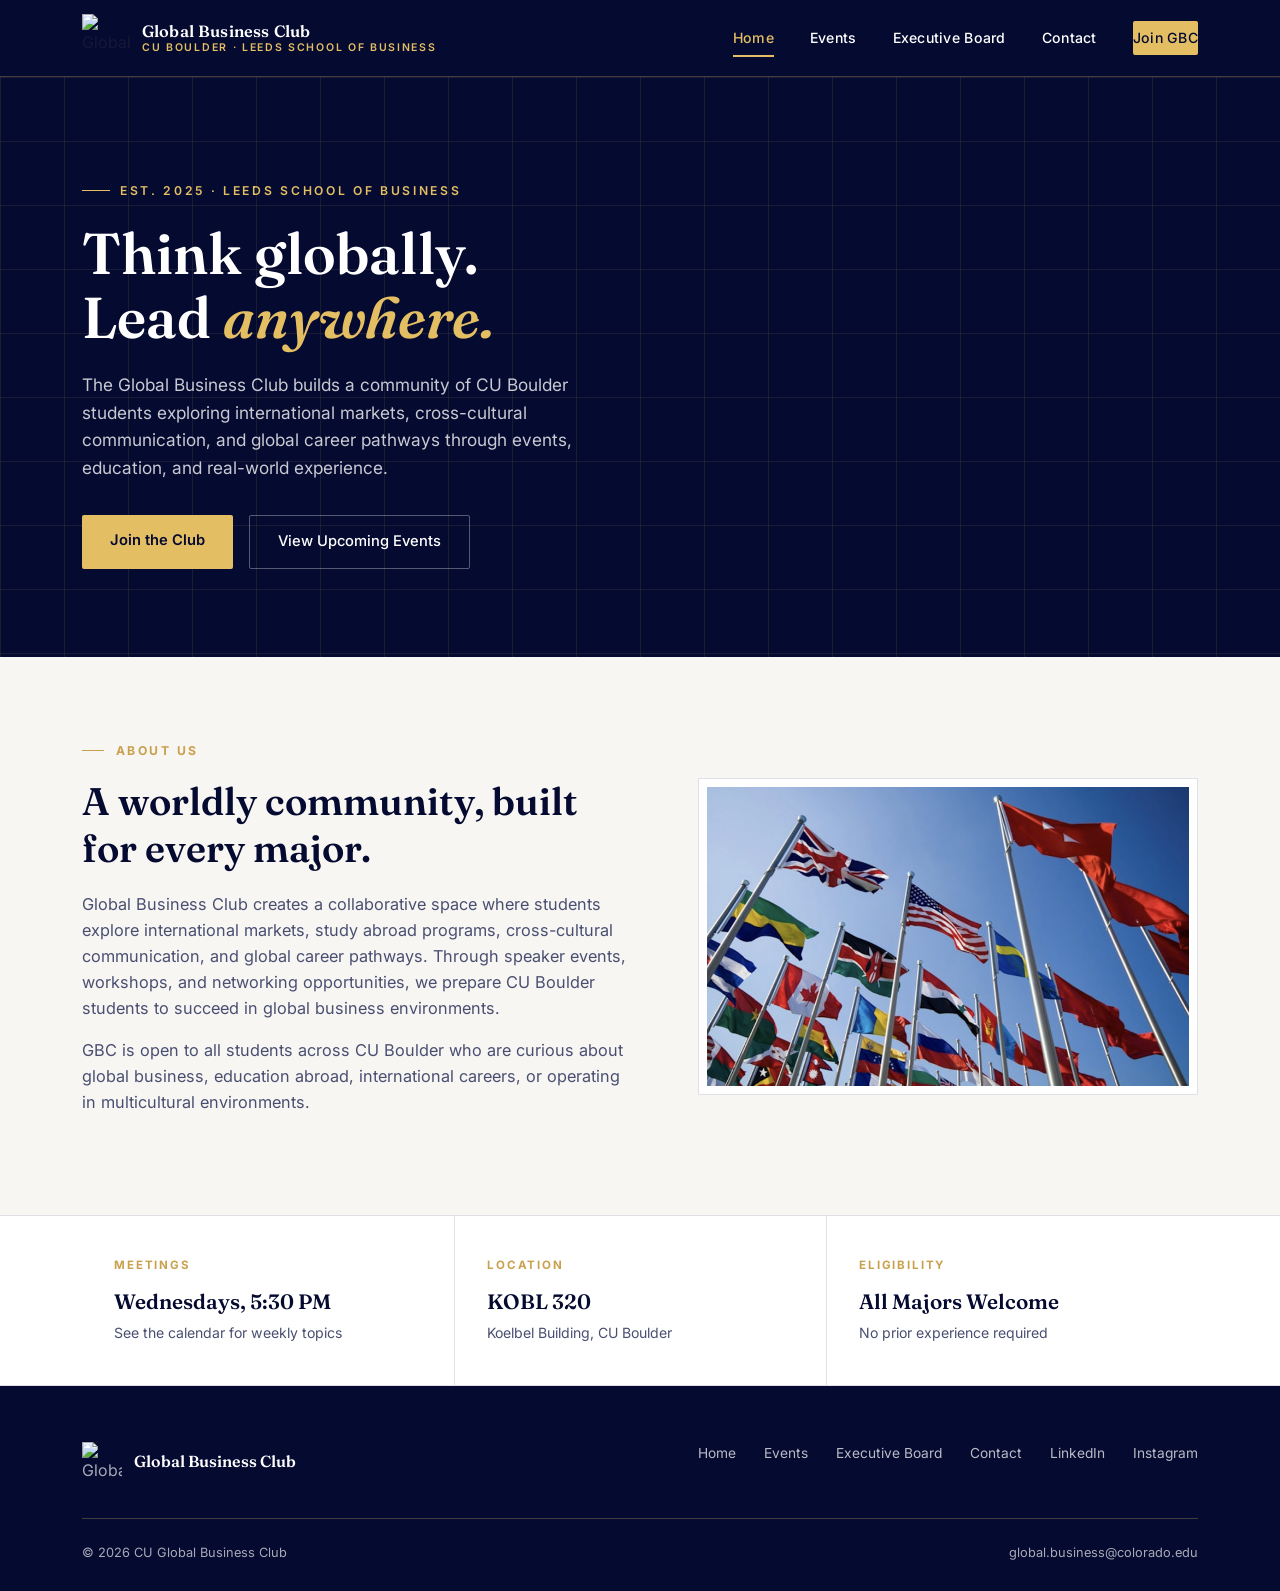
==== commit 922528e7: "Update index.html" ====
--- a/index.html
+++ b/index.html
@@ -31,7 +31,7 @@
     <div class="hero-inner">
       <div class="eyebrow">Est. 2025 · Leeds School of Business</div>
       <h1>Think globally.<br>Lead <em>anywhere.</em></h1>
-      <p class="lede">The Global Business Club builds a community of CU Boulder students exploring international markets, cross-cultural communication, and global career pathways — through events, education, and real-world experience.</p>
+      <p class="lede">The Global Business Club builds a community of CU Boulder students exploring international markets, cross-cultural communication, and global career pathways through events, education, and real-world experience.</p>
       <div class="hero-actions">
         <a href="https://forms.gle/CNwmhtr8vVwqtjd76" class="btn-primary">Join the Club</a>
         <a href="calendar.html" class="btn-secondary">View Upcoming Events</a>
@@ -45,9 +45,9 @@
     <div class="two-col">
       <div class="about-copy">
         <div class="section-label">About Us</div>
-        <h2 class="section-title">A globally minded community, built for every major.</h2>
-        <p>Global Business Club creates a collaborative space where students explore international markets, cross-cultural communication, and global career pathways. Through speaker events, workshops, and networking opportunities, we prepare CU Boulder students to succeed in global business environments.</p>
-        <p>GBC is open to all Leeds students — and students across CU Boulder — who are curious about global business, international careers, or operating in multicultural environments. No prior experience required.</p>
+        <h2 class="section-title">A worldly community, built for every major.</h2>
+        <p>Global Business Club creates a collaborative space where students explore international markets, study abroad programs, cross-cultural communication, and global career pathways. Through speaker events, workshops, and networking opportunities, we prepare CU Boulder students to succeed in global business environments.</p>
+        <p>GBC is open to all students across CU Boulder who are curious about global business, education abroad, international careers, or operating in multicultural environments.</p>
       </div>
       <div class="about-media">
         <img src="aboutimage.png" alt="Global Business Club members">
--- a/styles.css
+++ b/styles.css
@@ -0,0 +1,666 @@
+/* ============================================
+   Global Business Club — CU Boulder
+   Design system: navy/gold, sleek corporate
+   ============================================ */
+
+@import url('https://fonts.googleapis.com/css2?family=Fraunces:opsz,wght@9..144,400;9..144,500;9..144,600;9..144,700&family=Inter:wght@400;500;600;700&display=swap');
+
+:root {
+  --navy: #050a30;
+  --navy-light: #0d1650;
+  --navy-pale: #131c5c;
+  --gold: #e4be63;
+  --gold-dark: #c9a04d;
+  --gold-pale: #f3e4c2;
+  --white: #ffffff;
+  --off-white: #f7f6f2;
+  --ink: #14183a;
+  --ink-soft: #4a4f72;
+  --line: rgba(5, 10, 48, 0.12);
+  --line-on-dark: rgba(228, 190, 99, 0.28);
+
+  --font-display: 'Fraunces', Georgia, serif;
+  --font-body: 'Inter', -apple-system, BlinkMacSystemFont, 'Segoe UI', sans-serif;
+
+  --container: 1180px;
+}
+
+* { box-sizing: border-box; }
+
+html { scroll-behavior: smooth; }
+
+body {
+  margin: 0;
+  font-family: var(--font-body);
+  color: var(--ink);
+  background: var(--off-white);
+  -webkit-font-smoothing: antialiased;
+  line-height: 1.6;
+}
+
+img { max-width: 100%; display: block; }
+
+a { color: inherit; text-decoration: none; }
+
+.container {
+  max-width: var(--container);
+  margin: 0 auto;
+  padding: 0 32px;
+}
+
+/* ---------- Latitude/longitude grid motif ---------- */
+/* A quiet nod to the globe on the crest — used as a background texture, never decoration for its own sake */
+.grid-texture {
+  position: absolute;
+  inset: 0;
+  background-image:
+    linear-gradient(var(--line-on-dark) 1px, transparent 1px),
+    linear-gradient(90deg, var(--line-on-dark) 1px, transparent 1px);
+  background-size: 64px 64px;
+  opacity: 0.35;
+  pointer-events: none;
+}
+
+/* ---------- Header / Nav ---------- */
+.site-header {
+  background: var(--navy);
+  position: sticky;
+  top: 0;
+  z-index: 100;
+  border-bottom: 1px solid var(--line-on-dark);
+}
+
+.nav {
+  display: flex;
+  align-items: center;
+  justify-content: space-between;
+  padding: 14px 32px;
+  max-width: var(--container);
+  margin: 0 auto;
+}
+
+.nav-brand {
+  display: flex;
+  align-items: center;
+  gap: 12px;
+}
+
+.nav-brand img {
+  height: 48px;
+  width: 48px;
+  object-fit: contain;
+}
+
+.nav-brand-text {
+  font-family: var(--font-display);
+  color: var(--white);
+  font-size: 1.02rem;
+  line-height: 1.15;
+  font-weight: 600;
+  letter-spacing: 0.01em;
+}
+
+.nav-brand-text span {
+  display: block;
+  font-family: var(--font-body);
+  font-size: 0.66rem;
+  color: var(--gold);
+  letter-spacing: 0.16em;
+  text-transform: uppercase;
+  font-weight: 600;
+  margin-top: 2px;
+}
+
+.nav-links {
+  display: flex;
+  align-items: center;
+  gap: 36px;
+}
+
+.nav-links a {
+  color: var(--white);
+  font-size: 0.88rem;
+  font-weight: 500;
+  letter-spacing: 0.02em;
+  position: relative;
+  padding: 6px 0;
+  transition: color 0.2s ease;
+}
+
+.nav-links a:hover { color: var(--gold); }
+
+.nav-links a.current { color: var(--gold); }
+
+.nav-links a.current::after {
+  content: '';
+  position: absolute;
+  left: 0; right: 0; bottom: -2px;
+  height: 2px;
+  background: var(--gold);
+}
+
+.btn-join {
+  background: var(--gold);
+  color: var(--navy) !important;
+  padding: 10px 22px;
+  border-radius: 2px;
+  font-weight: 600;
+  font-size: 0.84rem;
+  letter-spacing: 0.03em;
+  transition: background 0.2s ease, transform 0.2s ease;
+}
+
+.btn-join:hover {
+  background: var(--white);
+  transform: translateY(-1px);
+}
+
+.nav-toggle {
+  display: none;
+  background: none;
+  border: none;
+  color: var(--white);
+  font-size: 1.6rem;
+  cursor: pointer;
+}
+
+/* ---------- Hero ---------- */
+.hero {
+  position: relative;
+  background: var(--navy);
+  color: var(--white);
+  overflow: hidden;
+  padding: 96px 0 88px;
+}
+
+.hero-inner {
+  position: relative;
+  z-index: 2;
+  max-width: 720px;
+}
+
+.eyebrow {
+  display: inline-flex;
+  align-items: center;
+  gap: 10px;
+  color: var(--gold);
+  font-size: 0.76rem;
+  letter-spacing: 0.22em;
+  text-transform: uppercase;
+  font-weight: 600;
+  margin-bottom: 22px;
+}
+
+.eyebrow::before {
+  content: '';
+  width: 28px;
+  height: 1px;
+  background: var(--gold);
+}
+
+.hero h1 {
+  font-family: var(--font-display);
+  font-size: clamp(2.4rem, 5vw, 3.6rem);
+  font-weight: 600;
+  line-height: 1.1;
+  margin: 0 0 22px;
+}
+
+.hero h1 em {
+  font-style: italic;
+  color: var(--gold);
+}
+
+.hero p.lede {
+  font-size: 1.08rem;
+  color: rgba(255,255,255,0.78);
+  max-width: 560px;
+  margin: 0 0 34px;
+}
+
+.hero-actions {
+  display: flex;
+  gap: 16px;
+  flex-wrap: wrap;
+}
+
+.btn-primary {
+  background: var(--gold);
+  color: var(--navy);
+  padding: 14px 28px;
+  border-radius: 2px;
+  font-weight: 600;
+  font-size: 0.92rem;
+  display: inline-block;
+  transition: transform 0.2s ease, background 0.2s ease;
+}
+
+.btn-primary:hover { background: var(--white); transform: translateY(-2px); }
+
+.btn-secondary {
+  border: 1px solid rgba(255,255,255,0.32);
+  color: var(--white);
+  padding: 14px 28px;
+  border-radius: 2px;
+  font-weight: 500;
+  font-size: 0.92rem;
+  display: inline-block;
+  transition: border-color 0.2s ease, background 0.2s ease;
+}
+
+.btn-secondary:hover {
+  border-color: var(--gold);
+  background: rgba(228,190,99,0.08);
+}
+
+/* ---------- Section basics ---------- */
+section { padding: 84px 0; }
+
+.section-label {
+  display: flex;
+  align-items: center;
+  gap: 12px;
+  color: var(--gold-dark);
+  font-size: 0.76rem;
+  letter-spacing: 0.2em;
+  text-transform: uppercase;
+  font-weight: 700;
+  margin-bottom: 18px;
+}
+
+.section-label::before {
+  content: '';
+  width: 22px;
+  height: 1px;
+  background: var(--gold-dark);
+}
+
+h2.section-title {
+  font-family: var(--font-display);
+  font-size: clamp(1.8rem, 3vw, 2.5rem);
+  font-weight: 600;
+  color: var(--navy);
+  margin: 0 0 20px;
+  line-height: 1.2;
+}
+
+.two-col {
+  display: grid;
+  grid-template-columns: 1.05fr 0.95fr;
+  gap: 64px;
+  align-items: center;
+}
+
+.about-copy p {
+  color: var(--ink-soft);
+  font-size: 1.02rem;
+  margin: 0 0 16px;
+}
+
+.about-media {
+  position: relative;
+  border: 1px solid var(--line);
+  padding: 8px;
+  background: var(--white);
+}
+
+.about-media img { width: 100%; }
+
+/* ---------- Meeting info strip ---------- */
+.info-strip {
+  background: var(--white);
+  border-top: 1px solid var(--line);
+  border-bottom: 1px solid var(--line);
+}
+
+.info-grid {
+  display: grid;
+  grid-template-columns: repeat(3, 1fr);
+  gap: 0;
+}
+
+.info-item {
+  padding: 40px 32px;
+  border-left: 1px solid var(--line);
+  text-align: left;
+}
+
+.info-item:first-child { border-left: none; }
+
+.info-item .info-label {
+  font-size: 0.72rem;
+  letter-spacing: 0.16em;
+  text-transform: uppercase;
+  color: var(--gold-dark);
+  font-weight: 700;
+  margin-bottom: 10px;
+}
+
+.info-item .info-value {
+  font-family: var(--font-display);
+  font-size: 1.3rem;
+  color: var(--navy);
+  font-weight: 600;
+}
+
+.info-item .info-sub {
+  color: var(--ink-soft);
+  font-size: 0.88rem;
+  margin-top: 4px;
+}
+
+/* ---------- Footer ---------- */
+.site-footer {
+  background: var(--navy);
+  color: rgba(255,255,255,0.65);
+  padding: 56px 0 28px;
+}
+
+.footer-top {
+  display: flex;
+  justify-content: space-between;
+  align-items: flex-start;
+  flex-wrap: wrap;
+  gap: 32px;
+  padding-bottom: 36px;
+  border-bottom: 1px solid var(--line-on-dark);
+  margin-bottom: 24px;
+}
+
+.footer-brand {
+  display: flex;
+  align-items: center;
+  gap: 12px;
+}
+
+.footer-brand img { height: 40px; width: 40px; object-fit: contain; }
+
+.footer-brand-text {
+  font-family: var(--font-display);
+  color: var(--white);
+  font-size: 1rem;
+  font-weight: 600;
+}
+
+.footer-links {
+  display: flex;
+  gap: 28px;
+  flex-wrap: wrap;
+}
+
+.footer-links a {
+  color: rgba(255,255,255,0.72);
+  font-size: 0.86rem;
+  transition: color 0.2s ease;
+}
+
+.footer-links a:hover { color: var(--gold); }
+
+.footer-bottom {
+  display: flex;
+  justify-content: space-between;
+  align-items: center;
+  flex-wrap: wrap;
+  gap: 12px;
+  font-size: 0.8rem;
+}
+
+/* ---------- Page hero (interior pages) ---------- */
+.page-hero {
+  background: var(--navy);
+  color: var(--white);
+  padding: 64px 0 56px;
+  position: relative;
+  overflow: hidden;
+}
+
+.page-hero-inner { position: relative; z-index: 2; }
+
+.page-hero h1 {
+  font-family: var(--font-display);
+  font-size: clamp(2rem, 4vw, 2.8rem);
+  font-weight: 600;
+  margin: 0 0 12px;
+}
+
+.page-hero p {
+  color: rgba(255,255,255,0.72);
+  max-width: 560px;
+  margin: 0;
+}
+
+/* ---------- Exec board ---------- */
+.board-group-photo {
+  margin-bottom: 64px;
+  border: 1px solid var(--line);
+  padding: 8px;
+  background: var(--white);
+}
+
+.board-grid {
+  display: grid;
+  grid-template-columns: repeat(3, 1fr);
+  gap: 28px;
+}
+
+.board-card {
+  background: var(--white);
+  border: 1px solid var(--line);
+  transition: border-color 0.2s ease, transform 0.2s ease;
+}
+
+.board-card:hover {
+  border-color: var(--gold);
+  transform: translateY(-3px);
+}
+
+.board-photo {
+  aspect-ratio: 4 / 5;
+  overflow: hidden;
+  background: var(--navy-pale);
+}
+
+.board-photo img {
+  width: 100%;
+  height: 100%;
+  object-fit: cover;
+}
+
+.board-info { padding: 20px 22px 24px; }
+
+.board-info h3 {
+  font-family: var(--font-display);
+  font-size: 1.12rem;
+  color: var(--navy);
+  margin: 0 0 4px;
+  font-weight: 600;
+}
+
+.board-role {
+  color: var(--gold-dark);
+  font-size: 0.78rem;
+  letter-spacing: 0.06em;
+  text-transform: uppercase;
+  font-weight: 700;
+  margin-bottom: 12px;
+}
+
+.board-contact {
+  display: flex;
+  flex-direction: column;
+  gap: 4px;
+  font-size: 0.85rem;
+  color: var(--ink-soft);
+  border-top: 1px solid var(--line);
+  padding-top: 12px;
+}
+
+.board-contact a:hover { color: var(--navy); }
+
+/* ---------- Calendar ---------- */
+.cal-note {
+  color: var(--ink-soft);
+  margin-bottom: 40px;
+  font-size: 0.95rem;
+}
+
+.cal-grid {
+  display: grid;
+  grid-template-columns: repeat(2, 1fr);
+  gap: 28px;
+}
+
+.cal-card {
+  background: var(--white);
+  border: 1px solid var(--line);
+  overflow: hidden;
+}
+
+.cal-card-label {
+  padding: 14px 20px;
+  background: var(--navy);
+  color: var(--gold);
+  font-family: var(--font-display);
+  font-weight: 600;
+  font-size: 1.05rem;
+}
+
+.cal-card img { width: 100%; }
+
+/* ---------- Contact page ---------- */
+.contact-wrap {
+  display: grid;
+  grid-template-columns: 0.9fr 1.1fr;
+  gap: 56px;
+}
+
+.contact-details {
+  background: var(--navy);
+  color: var(--white);
+  padding: 40px 36px;
+  position: relative;
+  overflow: hidden;
+}
+
+.contact-details h3 {
+  font-family: var(--font-display);
+  font-size: 1.3rem;
+  margin: 0 0 20px;
+  position: relative;
+  z-index: 2;
+}
+
+.contact-row {
+  display: flex;
+  flex-direction: column;
+  gap: 4px;
+  margin-bottom: 22px;
+  position: relative;
+  z-index: 2;
+}
+
+.contact-row .c-label {
+  font-size: 0.72rem;
+  letter-spacing: 0.14em;
+  text-transform: uppercase;
+  color: var(--gold);
+  font-weight: 700;
+}
+
+.contact-row a, .contact-row span {
+  color: rgba(255,255,255,0.85);
+  font-size: 0.95rem;
+}
+
+.contact-row a:hover { color: var(--gold); }
+
+.form-group { margin-bottom: 20px; }
+
+.form-group label {
+  display: block;
+  font-size: 0.8rem;
+  font-weight: 600;
+  letter-spacing: 0.04em;
+  text-transform: uppercase;
+  color: var(--navy);
+  margin-bottom: 8px;
+}
+
+.form-group input,
+.form-group textarea {
+  width: 100%;
+  padding: 13px 16px;
+  border: 1px solid var(--line);
+  background: var(--white);
+  font-family: var(--font-body);
+  font-size: 0.95rem;
+  color: var(--ink);
+  border-radius: 2px;
+}
+
+.form-group textarea { min-height: 140px; resize: vertical; }
+
+.form-group input:focus,
+.form-group textarea:focus {
+  outline: none;
+  border-color: var(--gold-dark);
+}
+
+.btn-submit {
+  background: var(--navy);
+  color: var(--white);
+  border: none;
+  padding: 14px 32px;
+  font-weight: 600;
+  font-size: 0.92rem;
+  letter-spacing: 0.02em;
+  cursor: pointer;
+  border-radius: 2px;
+  transition: background 0.2s ease;
+}
+
+.btn-submit:hover { background: var(--navy-light); }
+
+.form-note {
+  font-size: 0.82rem;
+  color: var(--ink-soft);
+  margin-top: 14px;
+}
+
+/* ---------- Responsive ---------- */
+@media (max-width: 860px) {
+  .nav-links {
+    position: absolute;
+    top: 100%; left: 0; right: 0;
+    background: var(--navy);
+    flex-direction: column;
+    align-items: flex-start;
+    gap: 0;
+    padding: 8px 32px 20px;
+    display: none;
+    border-bottom: 1px solid var(--line-on-dark);
+  }
+  .nav-links.open { display: flex; }
+  .nav-links a { width: 100%; padding: 12px 0; }
+  .nav-toggle { display: block; }
+
+  .two-col { grid-template-columns: 1fr; gap: 36px; }
+  .info-grid { grid-template-columns: 1fr; }
+  .info-item { border-left: none; border-top: 1px solid var(--line); }
+  .info-item:first-child { border-top: none; }
+  .board-grid { grid-template-columns: repeat(2, 1fr); }
+  .cal-grid { grid-template-columns: 1fr; }
+  .contact-wrap { grid-template-columns: 1fr; }
+}
+
+@media (max-width: 560px) {
+  .board-grid { grid-template-columns: 1fr; }
+  section { padding: 56px 0; }
+  .nav { padding: 12px 20px; }
+  .container { padding: 0 20px; }
+}
+
+@media (prefers-reduced-motion: reduce) {
+  html { scroll-behavior: auto; }
+  * { transition: none !important; }
+}
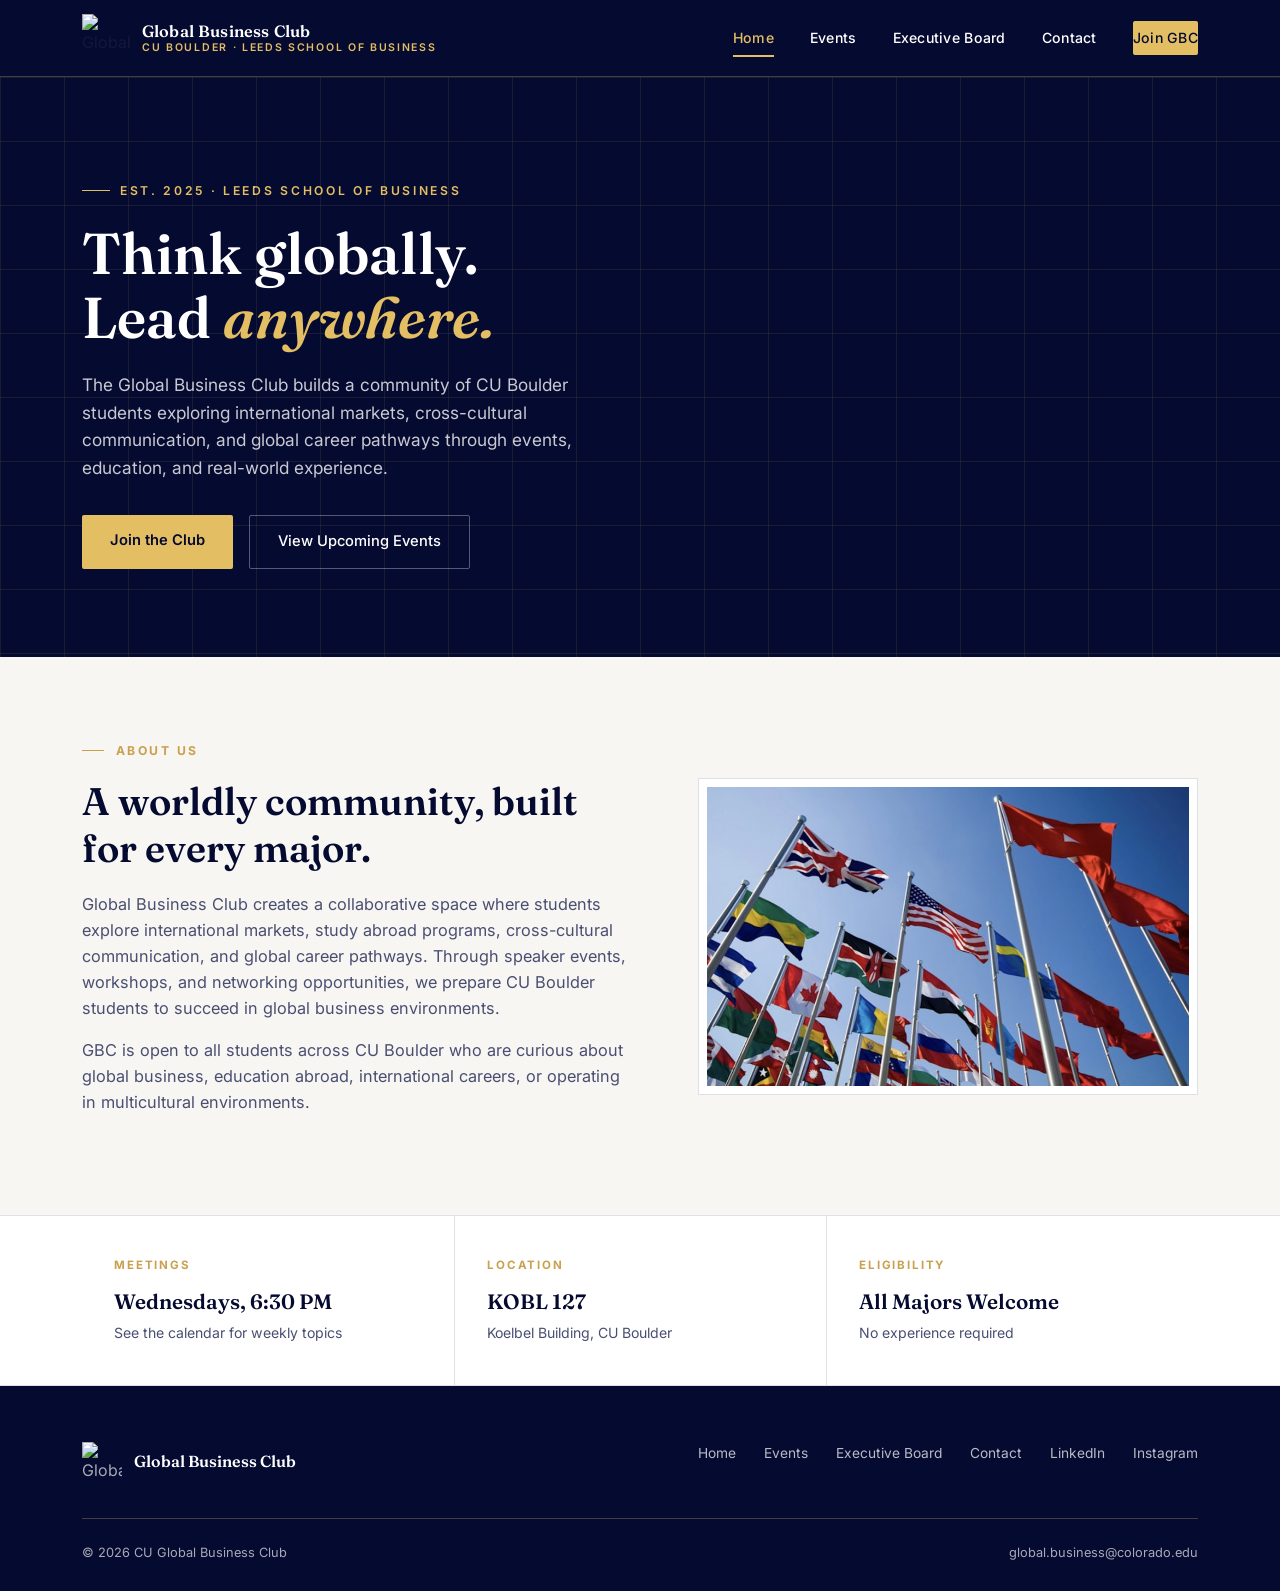
==== commit db310371: "Update index.html" ====
--- a/index.html
+++ b/index.html
@@ -61,18 +61,18 @@
     <div class="info-grid">
       <div class="info-item">
         <div class="info-label">Meetings</div>
-        <div class="info-value">Wednesdays, 5:30 PM</div>
+        <div class="info-value">Wednesdays, 6:30 PM</div>
         <div class="info-sub">See the calendar for weekly topics</div>
       </div>
       <div class="info-item">
         <div class="info-label">Location</div>
-        <div class="info-value">KOBL 320</div>
+        <div class="info-value">KOBL 127</div>
         <div class="info-sub">Koelbel Building, CU Boulder</div>
       </div>
       <div class="info-item">
         <div class="info-label">Eligibility</div>
         <div class="info-value">All Majors Welcome</div>
-        <div class="info-sub">No prior experience required</div>
+        <div class="info-sub">No experience required</div>
       </div>
     </div>
   </div>
--- a/styles.css
+++ b/styles.css
@@ -142,11 +142,12 @@
 .btn-join {
   background: var(--gold);
   color: var(--navy) !important;
-  padding: 10px 22px;
+  padding: 10px 26px;
   border-radius: 2px;
   font-weight: 600;
   font-size: 0.84rem;
   letter-spacing: 0.03em;
+  white-space: nowrap;
   transition: background 0.2s ease, transform 0.2s ease;
 }
 
@@ -506,7 +507,7 @@
 
 .cal-grid {
   display: grid;
-  grid-template-columns: repeat(2, 1fr);
+  grid-template-columns: 1fr;
   gap: 28px;
 }
 
@@ -568,11 +569,25 @@
 }
 
 .contact-row a, .contact-row span {
+  font-size: 0.95rem;
+}
+
+.contact-row span {
   color: rgba(255,255,255,0.85);
-  font-size: 0.95rem;
-}
-
-.contact-row a:hover { color: var(--gold); }
+}
+
+.contact-row a {
+  color: var(--gold-pale);
+  text-decoration: underline;
+  text-decoration-color: rgba(228,190,99,0.45);
+  text-underline-offset: 3px;
+  transition: color 0.2s ease, text-decoration-color 0.2s ease;
+}
+
+.contact-row a:hover {
+  color: var(--gold);
+  text-decoration-color: var(--gold);
+}
 
 .form-group { margin-bottom: 20px; }
 
